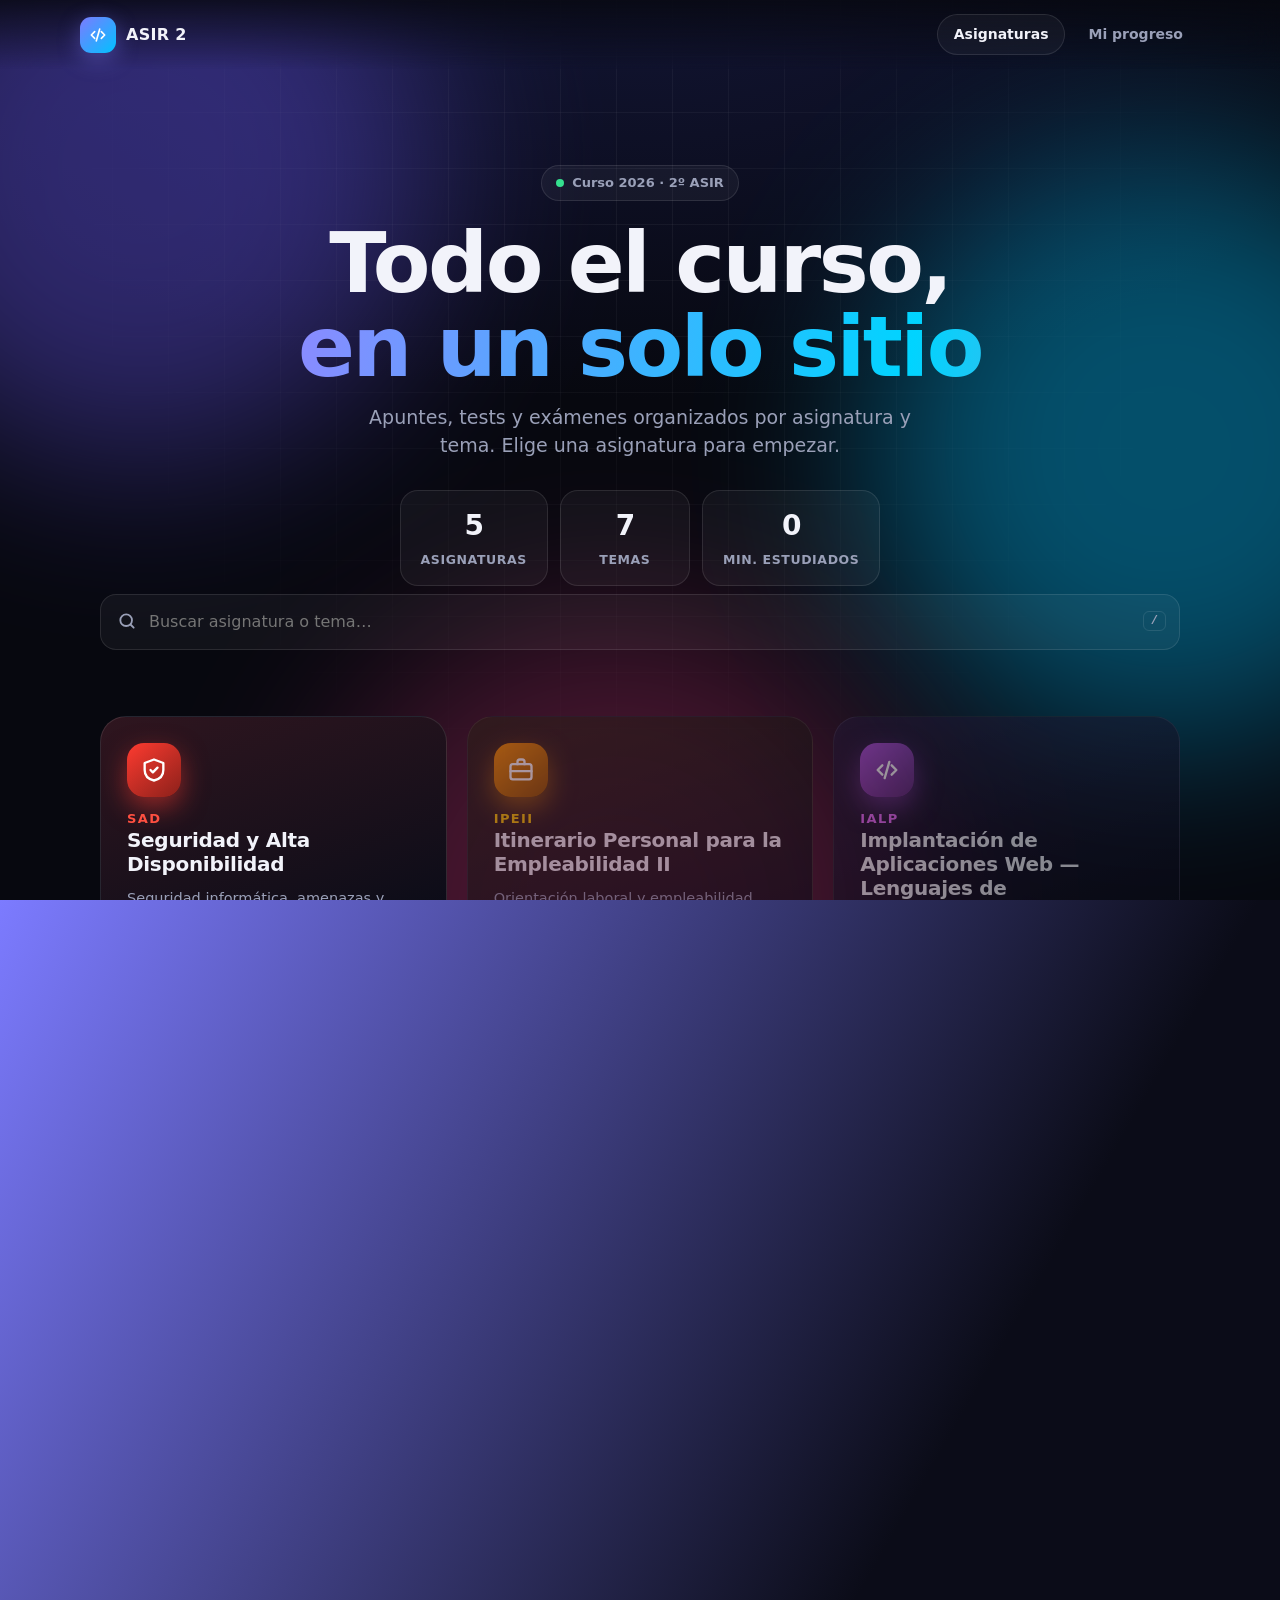
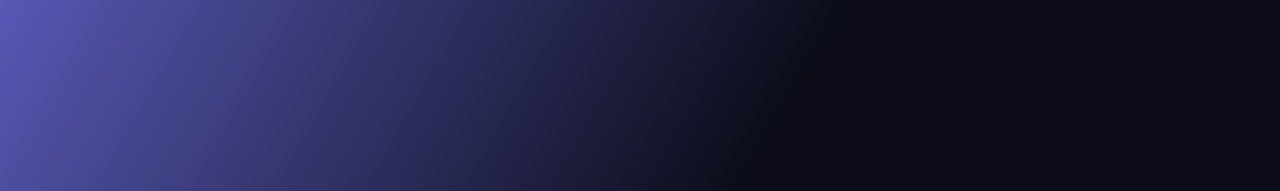
==== index.html @ 7b392245 "Portal ASIR 2: asignaturas, temas, tests y estadisticas Co-Authored-By: Claude Sonnet 5.5 <noreply@a" ====
<!DOCTYPE html>
<html lang="es">
<head>
<meta charset="UTF-8">
<meta name="viewport" content="width=device-width,initial-scale=1">
<meta name="theme-color" content="#07080f">
<title>ASIR 2 · Apuntes y tests</title>
<meta name="description" content="Apuntes, tests y exámenes de 2º de ASIR organizados por asignatura y tema.">
<link rel="stylesheet" href="assets/portal.css">
</head>
<body>
<main class="wrap">
  <section class="hero">
    <span class="tag">Curso 2026 · 2º ASIR</span>
    <h1>Todo el curso,<br><span class="grad">en un solo sitio</span></h1>
    <p>Apuntes, tests y exámenes organizados por asignatura y tema. Elige una asignatura para empezar.</p>
    <div class="stats">
      <div class="stat"><b id="s1">0</b><span>Asignaturas</span></div>
      <div class="stat"><b id="s2">0</b><span>Temas</span></div>
      <div class="stat"><b id="s3">0</b><span>Min. estudiados</span></div>
    </div>
    <label class="search">
      <svg viewBox="0 0 24 24" fill="none" stroke="currentColor" stroke-width="2.2" stroke-linecap="round"><circle cx="11" cy="11" r="7"/><path d="M20 20l-3.5-3.5"/></svg>
      <input id="q" type="search" placeholder="Buscar asignatura o tema…" autocomplete="off"><kbd>/</kbd>
    </label>
  </section>
  <section class="cards" id="cards"></section>
</main>
<script src="assets/data.js"></script>
<script src="assets/portal.js"></script>
<script>
(function(){
  var P=Portal;P.chrome('home');P.curtainIn();
  var box=document.getElementById('cards');
  function draw(filter){
    var f=(filter||'').toLowerCase().trim();
    var list=P.subjects.filter(function(s){
      if(!f)return true;
      return (s.name+' '+s.code+' '+s.blurb+' '+s.topics.map(function(t){return t.title+' '+t.type}).join(' ')).toLowerCase().indexOf(f)>=0;
    });
    box.innerHTML=list.length?list.map(function(s){
      var n=s.topics.length;
      return '<a class="card'+(n?'':' soon')+'" style="--c:'+s.color+'" href="asignatura.html?s='+s.slug+'">'+
        '<div class="ico">'+P.icon(s.icon)+'</div><div><div class="code">'+P.esc(s.code)+'</div><h3>'+P.esc(s.name)+'</h3></div>'+
        '<p>'+P.esc(s.blurb)+'</p><div class="foot"><span class="badge">'+(n?n+(n===1?' tema':' temas'):'Próximamente')+'</span><span class="go">'+P.ARROW.replace('<svg','<svg width="18" height="18"')+'</span></div></a>';
    }).join(''):'<div class="empty">No hay resultados para «'+P.esc(filter)+'»</div>';
    P.animate('.card',70);P.fx('.card',true);
  }
  draw();
  var q=document.getElementById('q');
  q.addEventListener('input',function(){draw(q.value)});
  document.addEventListener('keydown',function(e){if(e.key==='/'&&document.activeElement!==q){e.preventDefault();q.focus()}if(e.key==='Escape'){q.value='';draw();q.blur()}});
  var time=P.rd('asir.time',{}),ms=0;Object.keys(time).forEach(function(k){ms+=time[k].total});
  P.count(document.getElementById('s1'),P.subjects.filter(function(s){return s.topics.length}).length);
  P.count(document.getElementById('s2'),P.subjects.reduce(function(a,s){return a+s.topics.length},0));
  P.count(document.getElementById('s3'),Math.round(ms/60000));
})();
</script>
</body>
</html>
---- assets/portal.css ----
:root{--bg:#07080f;--bg2:#0d0f1c;--card:rgba(255,255,255,.045);--line:rgba(255,255,255,.1);--text:#f2f3fa;--mut:#9aa0b8;--acc:#7c7bff;--ease:cubic-bezier(.2,.9,.2,1)}
*{box-sizing:border-box}
html{scroll-behavior:smooth}
body{margin:0;min-height:100vh;background:var(--bg);color:var(--text);font:16px/1.5 "Segoe UI",system-ui,-apple-system,Roboto,sans-serif;overflow-x:hidden;-webkit-font-smoothing:antialiased}
a{color:inherit;text-decoration:none}
button{font:inherit;color:inherit;cursor:pointer;border:0;background:none}

/* fondo aurora */
.aurora{position:fixed;inset:0;z-index:-1;overflow:hidden;background:radial-gradient(1200px 700px at 50% -10%,#14173a,transparent 70%),var(--bg)}
.aurora i{position:absolute;width:46vmax;height:46vmax;border-radius:50%;filter:blur(90px);opacity:.38;animation:float 22s ease-in-out infinite alternate}
.aurora i:nth-child(1){background:var(--c1,#6d5bff);left:-12vmax;top:-10vmax}
.aurora i:nth-child(2){background:var(--c2,#00c2ff);right:-14vmax;top:12vmax;animation-delay:-7s;animation-duration:27s}
.aurora i:nth-child(3){background:var(--c3,#ff3d8b);left:25vw;bottom:-24vmax;animation-delay:-13s;opacity:.26}
@keyframes float{to{transform:translate(8vmax,6vmax) scale(1.18) rotate(30deg)}}
.grid-bg{position:fixed;inset:0;z-index:-1;opacity:.5;background-image:linear-gradient(var(--line) 1px,transparent 1px),linear-gradient(90deg,var(--line) 1px,transparent 1px);background-size:56px 56px;mask-image:radial-gradient(ellipse at 50% 20%,#000 0,transparent 70%);-webkit-mask-image:radial-gradient(ellipse at 50% 20%,#000 0,transparent 70%)}

/* barra superior */
.nav{position:sticky;top:0;z-index:20;display:flex;align-items:center;justify-content:space-between;gap:12px;padding:14px max(20px,calc(50% - 560px));backdrop-filter:blur(16px);-webkit-backdrop-filter:blur(16px);background:linear-gradient(#07080fcc,#07080f00)}
.brand{display:flex;align-items:center;gap:10px;font-weight:800;letter-spacing:.3px}
.brand b{display:grid;place-items:center;width:36px;height:36px;border-radius:11px;background:linear-gradient(135deg,#7c7bff,#00c2ff);box-shadow:0 6px 22px #7c7bff66;transition:transform .5s var(--ease)}
.brand:hover b{transform:rotate(-12deg) scale(1.08)}
.nav .links{display:flex;gap:6px}
.pill{padding:9px 16px;border-radius:999px;font-weight:600;font-size:14px;color:var(--mut);border:1px solid transparent;transition:all .25s}
.pill:hover,.pill.on{color:var(--text);background:var(--card);border-color:var(--line)}

.wrap{max-width:1120px;margin:0 auto;padding:0 20px 90px}

/* hero */
.hero{padding:clamp(40px,9vw,96px) 0 28px;text-align:center}
.hero .tag{display:inline-flex;gap:8px;align-items:center;padding:7px 14px;border-radius:999px;border:1px solid var(--line);background:var(--card);font-size:13px;font-weight:600;color:var(--mut)}
.hero .tag::before{content:"";width:8px;height:8px;border-radius:50%;background:#35e08f;box-shadow:0 0 0 0 #35e08f88;animation:ping 2s infinite}
@keyframes ping{70%{box-shadow:0 0 0 10px #35e08f00}}
.hero h1{font-size:clamp(40px,8vw,84px);line-height:1;letter-spacing:-2.5px;margin:20px 0 14px;font-weight:900}
.grad{background:linear-gradient(100deg,#8b8aff,#00d4ff 45%,#ff5fa2 90%);background-size:200% 100%;-webkit-background-clip:text;background-clip:text;color:transparent;animation:shift 7s ease-in-out infinite alternate}
@keyframes shift{to{background-position:100% 0}}
.hero p{color:var(--mut);max-width:560px;margin:0 auto;font-size:clamp(16px,2.2vw,19px)}
.stats{display:flex;justify-content:center;flex-wrap:wrap;gap:12px;margin:30px 0 8px}
.stat{min-width:130px;padding:14px 20px;border-radius:18px;background:var(--card);border:1px solid var(--line);backdrop-filter:blur(8px)}
.stat b{display:block;font-size:28px;font-weight:800;letter-spacing:-1px}
.stat span{font-size:12.5px;color:var(--mut);text-transform:uppercase;letter-spacing:.6px;font-weight:600}

.search{position:relative;max-width:480px;margin:26px auto 0}
.search input{width:100%;padding:15px 20px 15px 48px;border-radius:16px;border:1px solid var(--line);background:var(--card);color:var(--text);font:inherit;outline:none;transition:all .25s}
.search input:focus{border-color:var(--acc);box-shadow:0 0 0 4px #7c7bff30;background:#ffffff0c}
.search svg{position:absolute;left:17px;top:50%;translate:0 -50%;width:20px;height:20px;color:var(--mut)}
.search kbd{position:absolute;right:14px;top:50%;translate:0 -50%;font:600 12px monospace;color:var(--mut);border:1px solid var(--line);border-radius:6px;padding:2px 7px}

/* tarjetas */
.cards{display:grid;grid-template-columns:repeat(auto-fill,minmax(310px,1fr));gap:20px;margin-top:38px;perspective:1200px}
.card{--c:#7c7bff;position:relative;display:flex;flex-direction:column;gap:12px;min-height:230px;padding:26px;border-radius:26px;border:1px solid var(--line);background:linear-gradient(160deg,color-mix(in srgb,var(--c) 14%,#0d0f1c),#0b0c18 70%);overflow:hidden;isolation:isolate;transform-style:preserve-3d;transition:transform .35s var(--ease),border-color .3s,box-shadow .35s;opacity:0;transform:translateY(30px) scale(.97)}
.card.in{opacity:1;transform:none;transition:transform .35s var(--ease),border-color .3s,box-shadow .35s,opacity .6s var(--ease)}
.card::before{content:"";position:absolute;inset:0;z-index:-1;background:radial-gradient(420px circle at var(--mx,50%) var(--my,0%),color-mix(in srgb,var(--c) 38%,transparent),transparent 60%);opacity:0;transition:opacity .3s}
.card::after{content:"";position:absolute;right:-50px;bottom:-60px;width:190px;height:190px;border-radius:50%;background:var(--c);opacity:.12;filter:blur(8px);transition:transform .6s var(--ease),opacity .4s;z-index:-1}
.card:hover{border-color:color-mix(in srgb,var(--c) 70%,transparent);box-shadow:0 24px 60px color-mix(in srgb,var(--c) 28%,transparent)}
.card:hover::before{opacity:1}
.card:hover::after{transform:scale(1.8);opacity:.2}
.card .ico{display:grid;place-items:center;width:54px;height:54px;border-radius:17px;background:linear-gradient(140deg,var(--c),color-mix(in srgb,var(--c) 55%,#000));box-shadow:0 10px 26px color-mix(in srgb,var(--c) 50%,transparent);transition:transform .5s var(--ease)}
.card:hover .ico{transform:translateZ(30px) rotate(-8deg) scale(1.1)}
.card .ico svg{width:28px;height:28px;color:#fff}
.card .code{font-size:13px;font-weight:800;letter-spacing:1.4px;color:var(--c);filter:brightness(1.35)}
.card h3{margin:0;font-size:20px;line-height:1.2;letter-spacing:-.3px}
.card p{margin:0;color:var(--mut);font-size:14.5px;flex:1}
.card .foot{display:flex;align-items:center;justify-content:space-between;font-size:13.5px;font-weight:600;color:var(--mut)}
.card .go{display:grid;place-items:center;width:36px;height:36px;border-radius:50%;background:#ffffff12;transition:all .35s var(--ease)}
.card:hover .go{background:var(--c);color:#fff;transform:translateX(4px) rotate(-45deg)}
.card.soon{opacity:.0}
.card.soon.in{opacity:.55}
.card.soon:hover{opacity:.8}
.badge{display:inline-block;padding:3px 10px;border-radius:999px;font-size:11.5px;font-weight:700;background:#ffffff14;color:var(--mut)}
.empty{grid-column:1/-1;text-align:center;color:var(--mut);padding:50px 0}

/* página de asignatura */
.crumbs{display:flex;gap:8px;align-items:center;font-size:14px;color:var(--mut);padding-top:10px}
.crumbs a:hover{color:var(--text)}
.sub-hero{--c:#7c7bff;position:relative;margin-top:18px;padding:clamp(28px,5vw,56px);border-radius:32px;overflow:hidden;isolation:isolate;border:1px solid color-mix(in srgb,var(--c) 40%,transparent);background:linear-gradient(135deg,color-mix(in srgb,var(--c) 38%,#0b0c18),#0b0c18 75%);animation:rise .7s var(--ease) both}
.sub-hero::after{content:"";position:absolute;z-index:-1;right:-80px;top:-100px;width:380px;height:380px;border-radius:50%;background:var(--c);opacity:.28;filter:blur(40px);animation:float 14s ease-in-out infinite alternate}
.sub-hero .ico{display:grid;place-items:center;width:68px;height:68px;border-radius:21px;background:linear-gradient(140deg,var(--c),color-mix(in srgb,var(--c) 50%,#000));box-shadow:0 14px 34px color-mix(in srgb,var(--c) 55%,transparent);margin-bottom:18px;animation:pop .8s var(--ease) .2s both}
.sub-hero .ico svg{width:36px;height:36px;color:#fff}
.sub-hero .code{font-weight:800;letter-spacing:2px;font-size:14px;filter:brightness(1.4);color:var(--c)}
.sub-hero h1{font-size:clamp(28px,5vw,48px);line-height:1.08;letter-spacing:-1.5px;margin:6px 0 10px;max-width:760px}
.sub-hero p{color:#c9cde0;max-width:620px;margin:0 0 14px}
.meta{display:flex;flex-wrap:wrap;gap:10px}
.meta span{padding:7px 14px;border-radius:999px;background:#ffffff14;border:1px solid var(--line);font-size:13.5px;font-weight:600}
@keyframes rise{from{opacity:0;transform:translateY(24px)}}
@keyframes pop{from{opacity:0;transform:scale(.4) rotate(-30deg)}}

.sec-title{display:flex;align-items:center;justify-content:space-between;margin:44px 4px 16px;font-size:13px;font-weight:800;letter-spacing:1.2px;text-transform:uppercase;color:var(--mut)}
.topics{display:grid;gap:14px}
.topic{--c:#7c7bff;position:relative;display:flex;align-items:center;gap:18px;padding:20px 22px;border-radius:22px;border:1px solid var(--line);background:var(--card);overflow:hidden;opacity:0;transform:translateX(-26px);transition:transform .35s var(--ease),border-color .3s,background .3s,box-shadow .3s,opacity .6s var(--ease)}
.topic.in{opacity:1;transform:none}
.topic::before{content:"";position:absolute;left:0;top:0;bottom:0;width:4px;background:var(--c);transform:scaleY(0);transform-origin:top;transition:transform .35s var(--ease)}
.topic:hover{transform:translateX(8px);background:color-mix(in srgb,var(--c) 10%,#0d0f1c);border-color:color-mix(in srgb,var(--c) 60%,transparent);box-shadow:0 16px 44px color-mix(in srgb,var(--c) 22%,transparent)}
.topic:hover::before{transform:scaleY(1)}
.topic .num{display:grid;place-items:center;flex:0 0 auto;width:52px;height:52px;border-radius:16px;font-weight:900;font-size:20px;background:color-mix(in srgb,var(--c) 22%,transparent);color:var(--c);filter:brightness(1.3);transition:all .35s var(--ease)}
.topic:hover .num{background:var(--c);color:#fff;filter:none;transform:rotate(-6deg) scale(1.08)}
.topic .tx{flex:1;min-width:0}
.topic h3{margin:0 0 3px;font-size:19px;letter-spacing:-.2px}
.topic p{margin:0;color:var(--mut);font-size:14.5px}
.topic .tp{flex:0 0 auto;padding:5px 12px;border-radius:999px;font-size:12px;font-weight:800;letter-spacing:.5px;text-transform:uppercase;background:color-mix(in srgb,var(--c) 18%,transparent);color:var(--c);filter:brightness(1.3)}
.topic .arr{flex:0 0 auto;width:22px;height:22px;color:var(--mut);transition:all .3s var(--ease)}
.topic:hover .arr{color:var(--c);transform:translateX(6px)}
.empty-box{padding:46px 24px;text-align:center;border-radius:24px;border:1.5px dashed var(--line);color:var(--mut)}
.empty-box b{display:block;color:var(--text);font-size:19px;margin-bottom:6px}
.others{display:flex;flex-wrap:wrap;gap:10px}
.others a{--c:#7c7bff;padding:10px 16px;border-radius:14px;border:1px solid var(--line);background:var(--card);font-weight:700;font-size:14px;transition:all .3s var(--ease)}
.others a:hover{transform:translateY(-4px);border-color:var(--c);box-shadow:0 10px 26px color-mix(in srgb,var(--c) 30%,transparent)}
.others a i{display:inline-block;width:9px;height:9px;border-radius:50%;background:var(--c);margin-right:8px}

/* perfil */
.panel{border-radius:24px;border:1px solid var(--line);background:var(--card);padding:22px;backdrop-filter:blur(8px)}
.panel h3{margin:0 0 14px;font-size:15px;letter-spacing:.3px}
.charts{display:grid;grid-template-columns:repeat(auto-fit,minmax(340px,1fr));gap:18px;margin-top:20px}
.charts .wide{grid-column:1/-1}
.chartbox{position:relative;height:280px}
.profile-head{display:flex;flex-wrap:wrap;align-items:center;gap:18px;margin-top:20px}
.avatar{display:grid;place-items:center;width:72px;height:72px;border-radius:24px;font-size:30px;font-weight:900;background:linear-gradient(135deg,#7c7bff,#ff5fa2);box-shadow:0 12px 34px #7c7bff55}
.profile-head input{padding:12px 16px;border-radius:14px;border:1px solid var(--line);background:var(--card);color:var(--text);font:inherit;font-weight:700;font-size:18px;outline:none;width:min(280px,100%)}
.profile-head input:focus{border-color:var(--acc);box-shadow:0 0 0 4px #7c7bff30}
.btn{padding:10px 18px;border-radius:12px;border:1px solid var(--line);background:var(--card);font-weight:700;font-size:14px;transition:all .25s}
.btn:hover{background:#ffffff14;transform:translateY(-2px)}
.btn.danger:hover{border-color:#ff5a5a;color:#ff8080}
.actions{display:flex;flex-wrap:wrap;gap:10px;margin-top:26px}
.note{color:var(--mut);font-size:13.5px;margin-top:10px}
table{width:100%;border-collapse:collapse;font-size:14.5px}
th,td{text-align:left;padding:10px 8px;border-bottom:1px solid var(--line)}
th{color:var(--mut);font-size:12px;text-transform:uppercase;letter-spacing:.6px}

/* transición entre páginas */
.curtain{position:fixed;inset:0;z-index:100;background:linear-gradient(120deg,var(--cc,#7c7bff),#0b0c18 70%);transform:translateY(100%);pointer-events:none}
.curtain.up{animation:up .45s var(--ease) forwards}
.curtain.down{transform:translateY(0);animation:down .6s var(--ease) .05s forwards}
@keyframes up{to{transform:translateY(0)}}
@keyframes down{to{transform:translateY(-100%)}}
body.entering .wrap>*{animation:rise .6s var(--ease) both}

@media (prefers-reduced-motion:reduce){*,*::before,*::after{animation:none!important;transition:none!important}.card,.topic{opacity:1;transform:none}}
@media (max-width:600px){.nav .pill{padding:8px 12px}.topic{padding:16px;gap:12px}.topic .tp{display:none}.topic .num{width:44px;height:44px}}
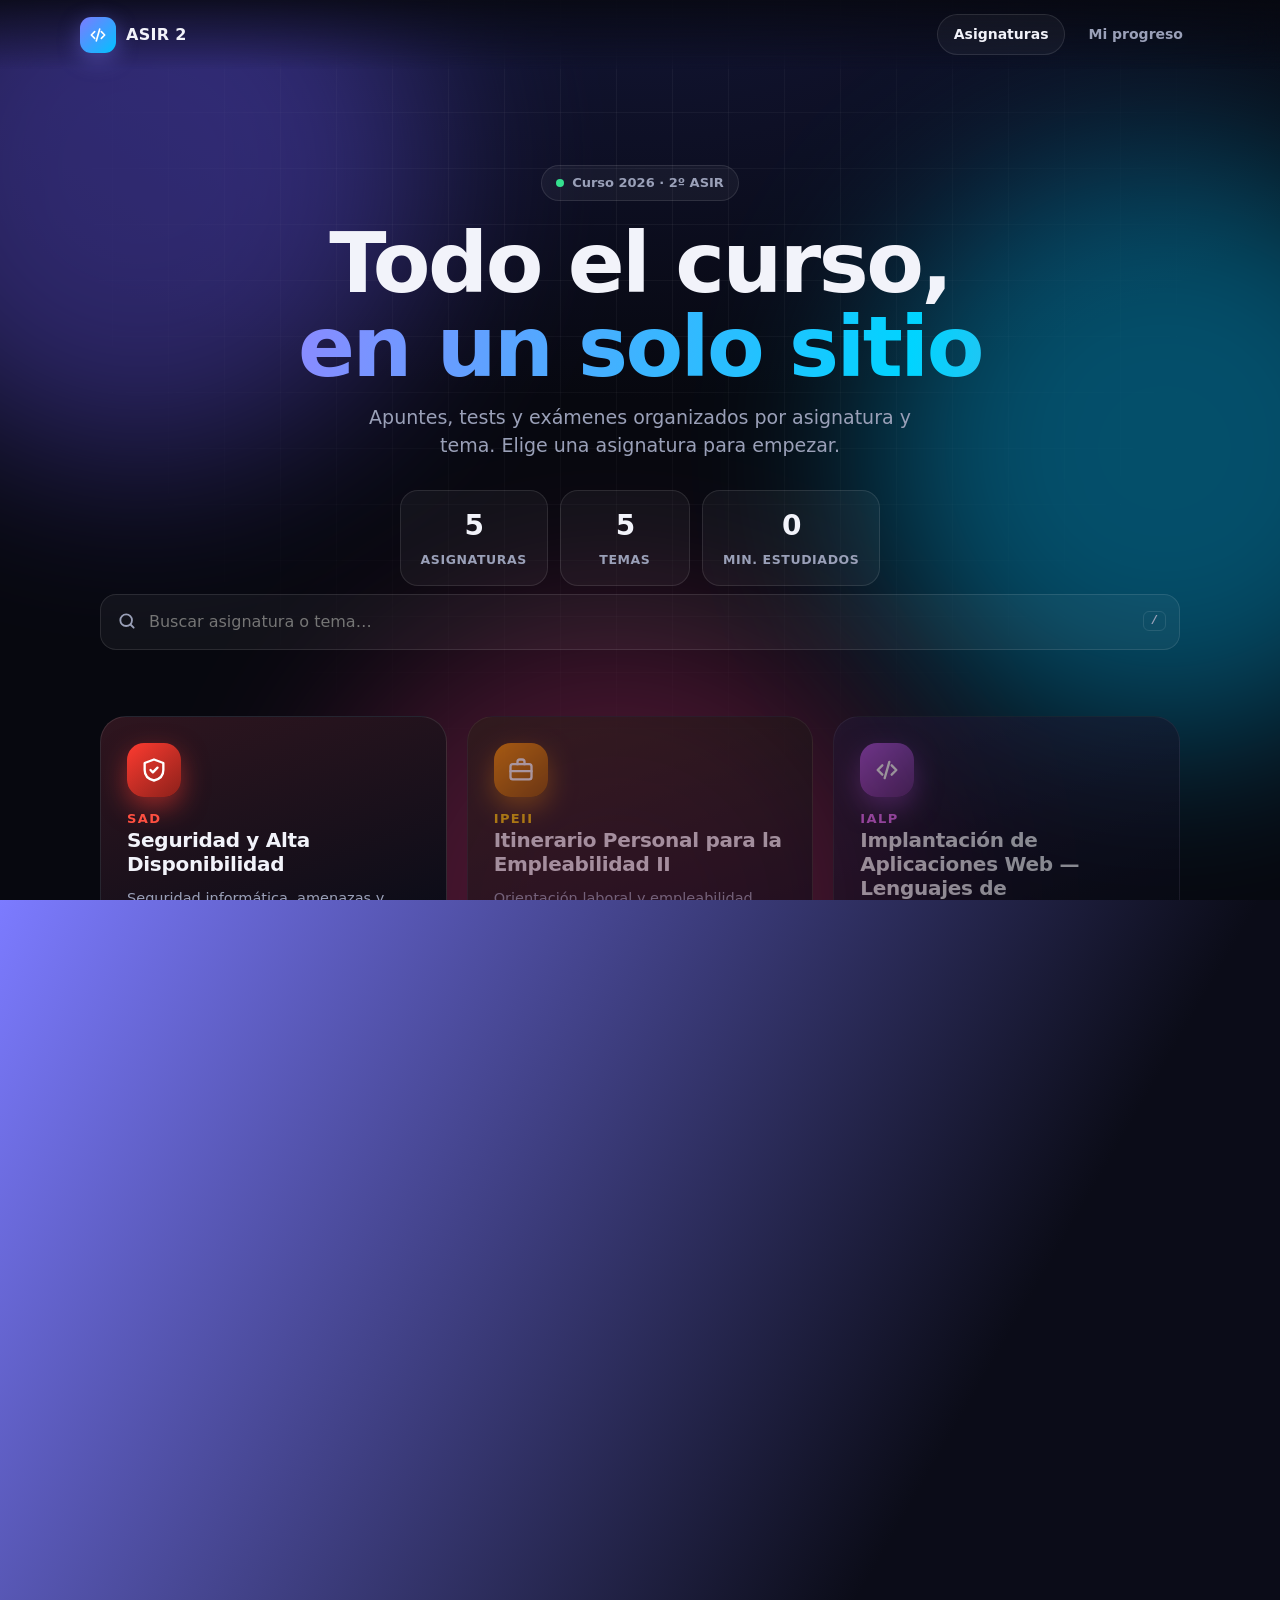
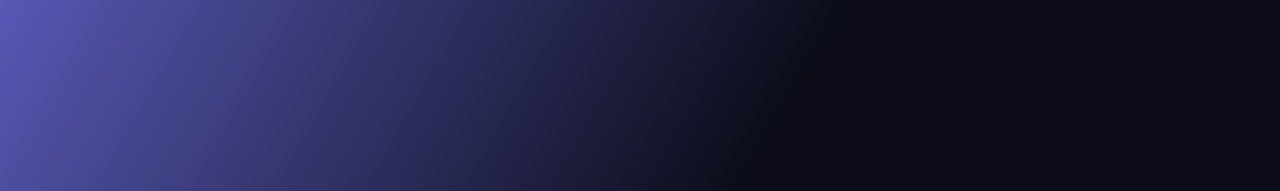
==== commit b5237268: "ASGBD: todo el material de Oracle dentro del Tema 1 Co-Authored-By: Claude Sonnet 5.5 <noreply@anthr" ====
--- a/index.html
+++ b/index.html
@@ -36,7 +36,7 @@
     var f=(filter||'').toLowerCase().trim();
     var list=P.subjects.filter(function(s){
       if(!f)return true;
-      return (s.name+' '+s.code+' '+s.blurb+' '+s.topics.map(function(t){return t.title+' '+t.type}).join(' ')).toLowerCase().indexOf(f)>=0;
+      return (s.name+' '+s.code+' '+s.blurb+' '+s.topics.map(function(tm){return tm.title+' '+tm.items.map(function(t){return t.title+' '+t.type}).join(' ')}).join(' ')).toLowerCase().indexOf(f)>=0;
     });
     box.innerHTML=list.length?list.map(function(s){
       var n=s.topics.length;
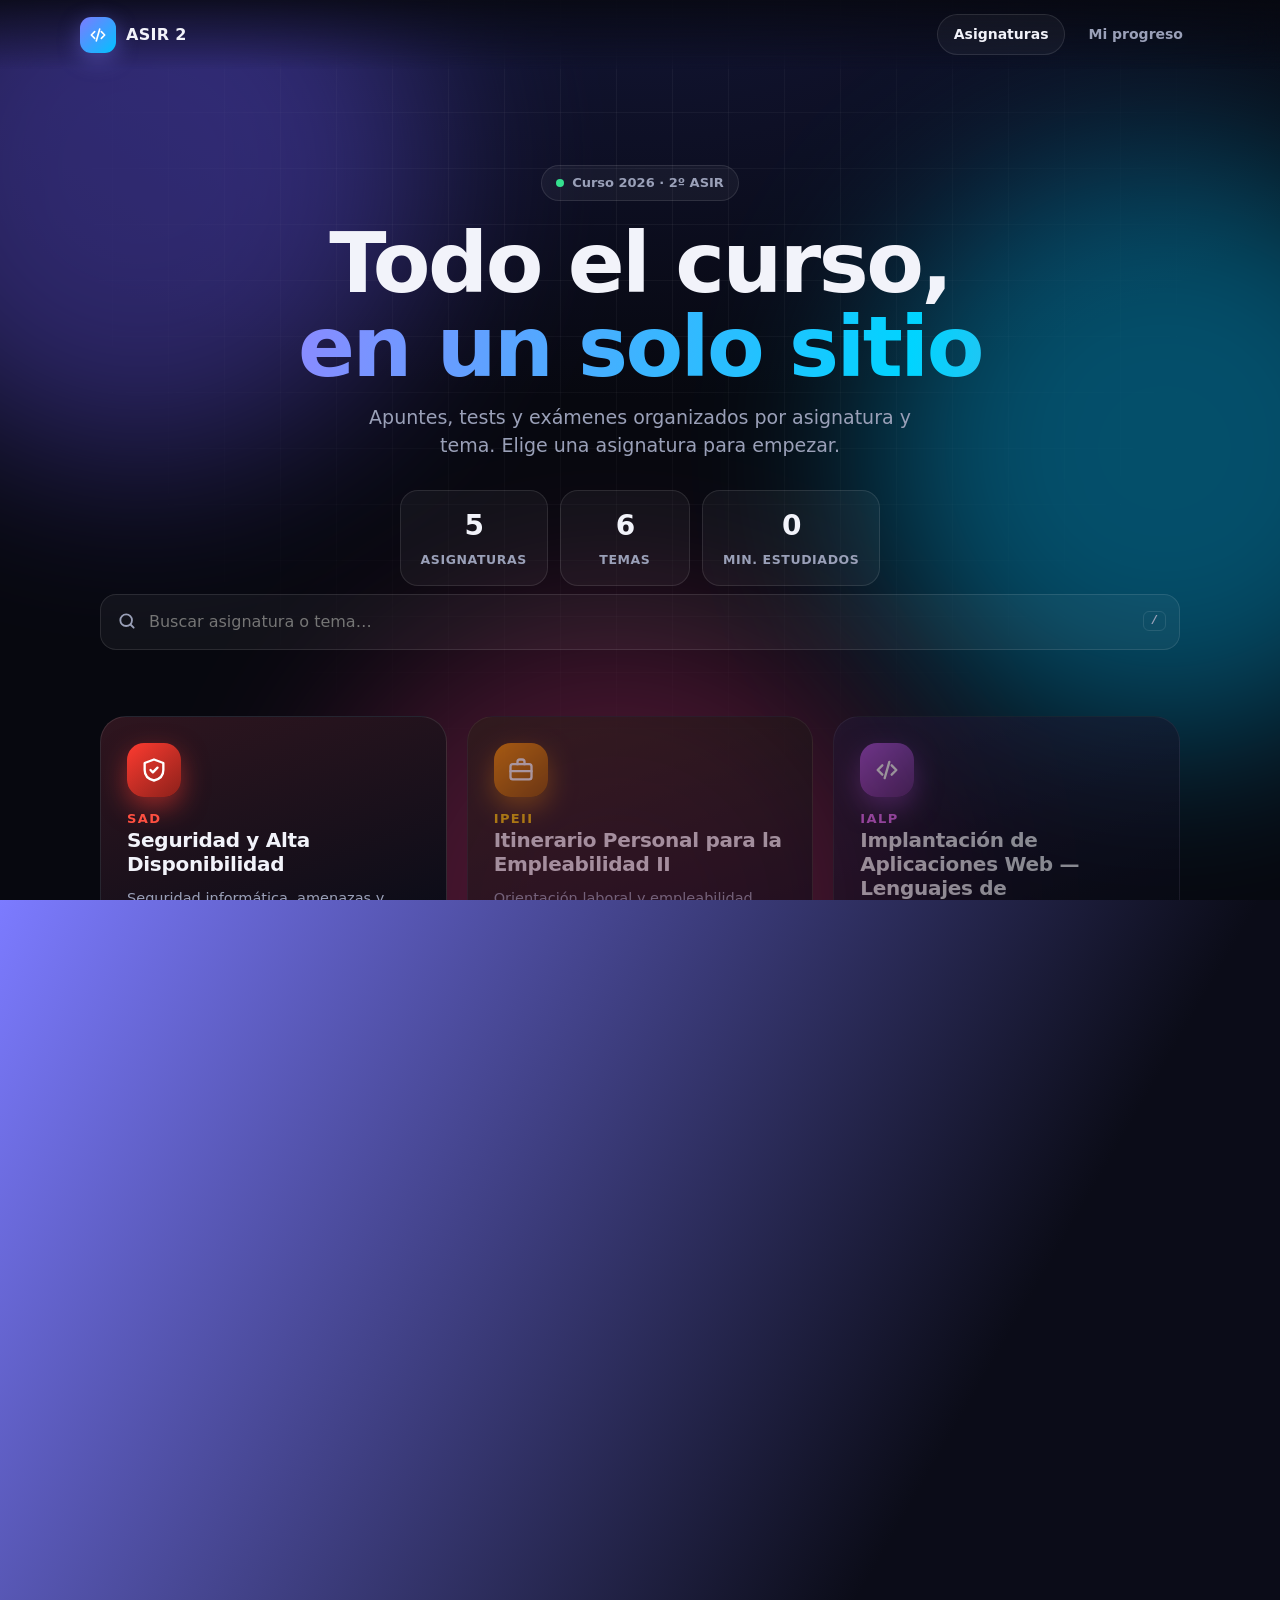
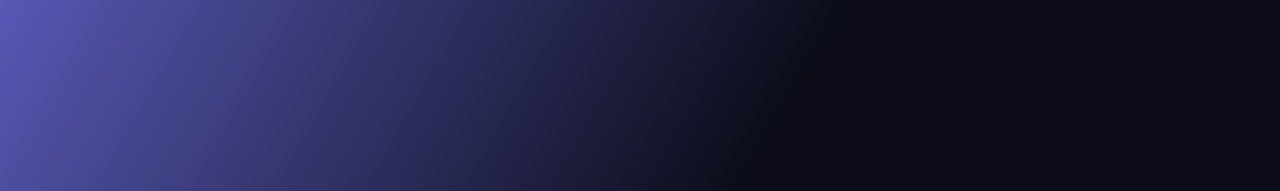
==== commit 4a98f854: "Nuevo favicon, ranking mas ligero y sincronizacion de puntos locales, manual de estilo de temas Co-A" ====
--- a/index.html
+++ b/index.html
@@ -7,6 +7,7 @@
 <title>ASIR 2 · Apuntes y tests</title>
 <meta name="description" content="Apuntes, tests y exámenes de 2º de ASIR organizados por asignatura y tema.">
 <link rel="stylesheet" href="assets/portal.css">
+<link rel="icon" type="image/svg+xml" href="assets/favicon.svg">
 </head>
 <body>
 <main class="wrap">
